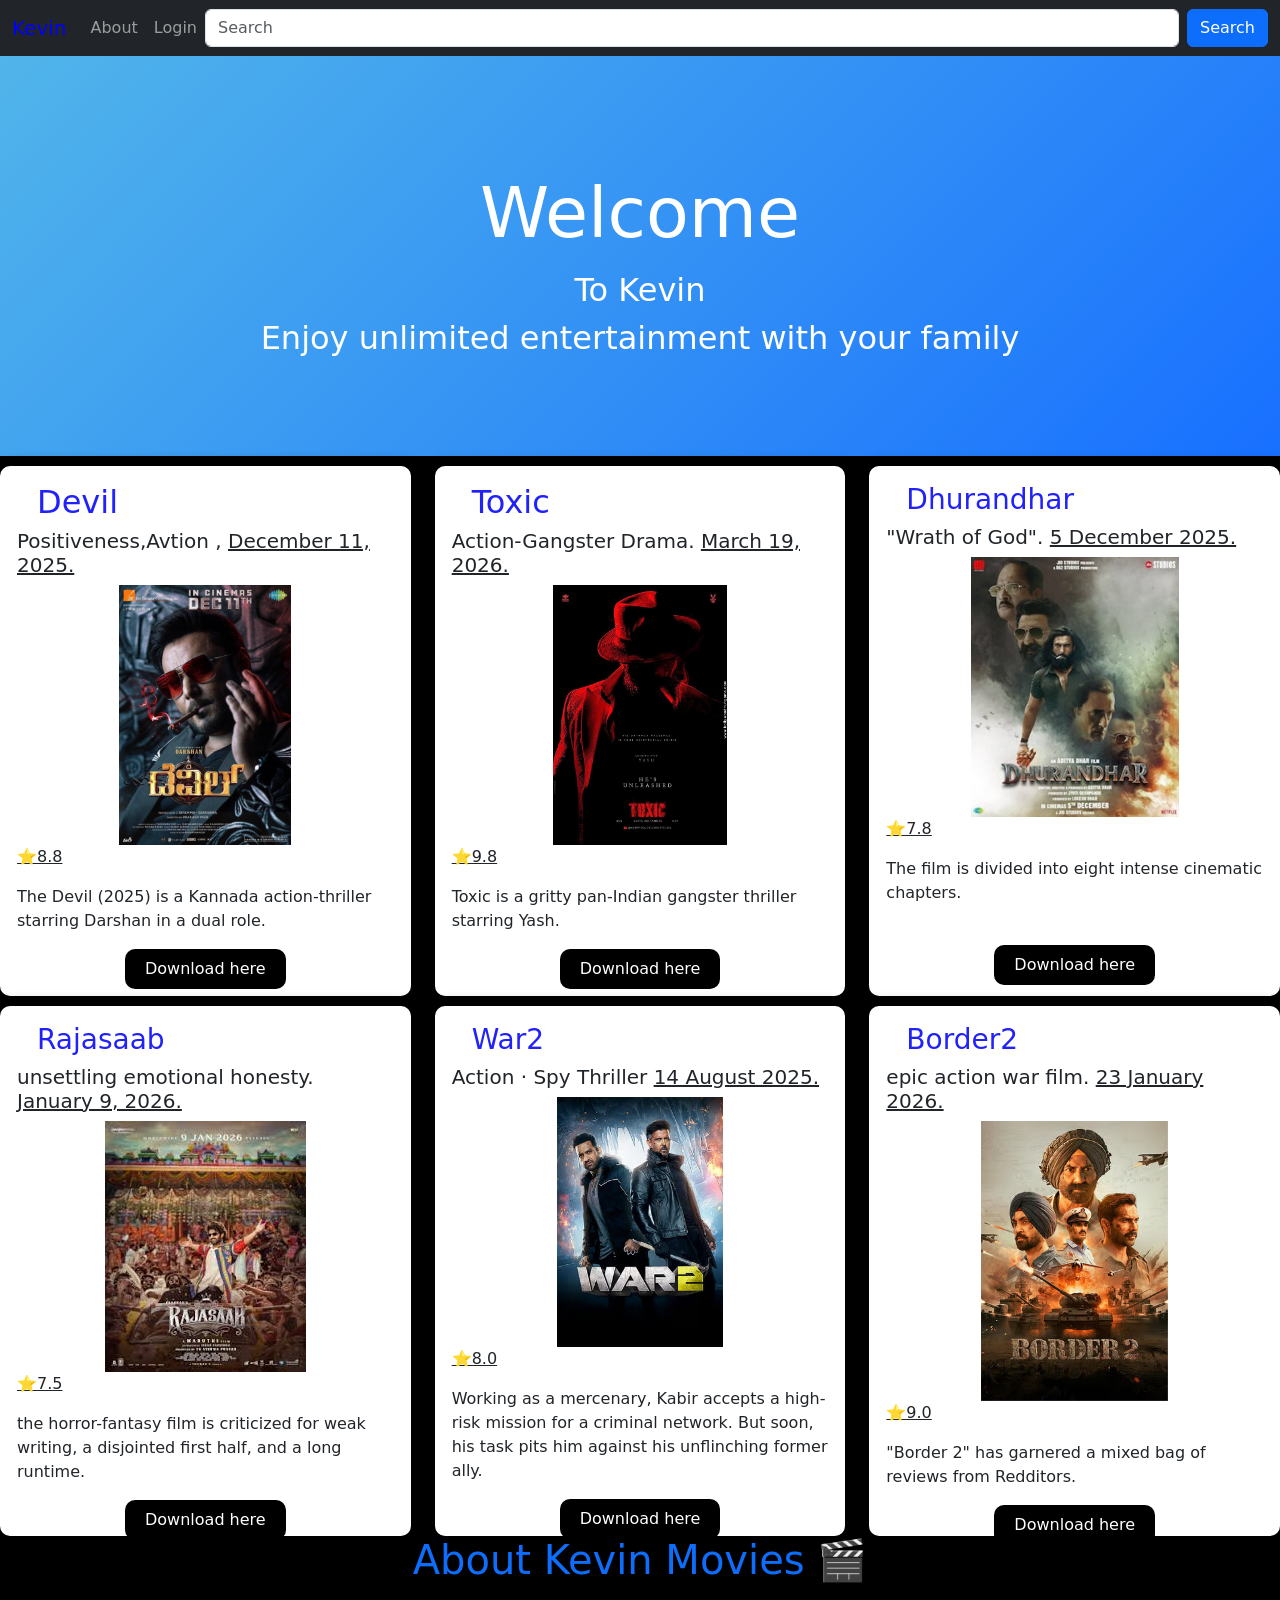
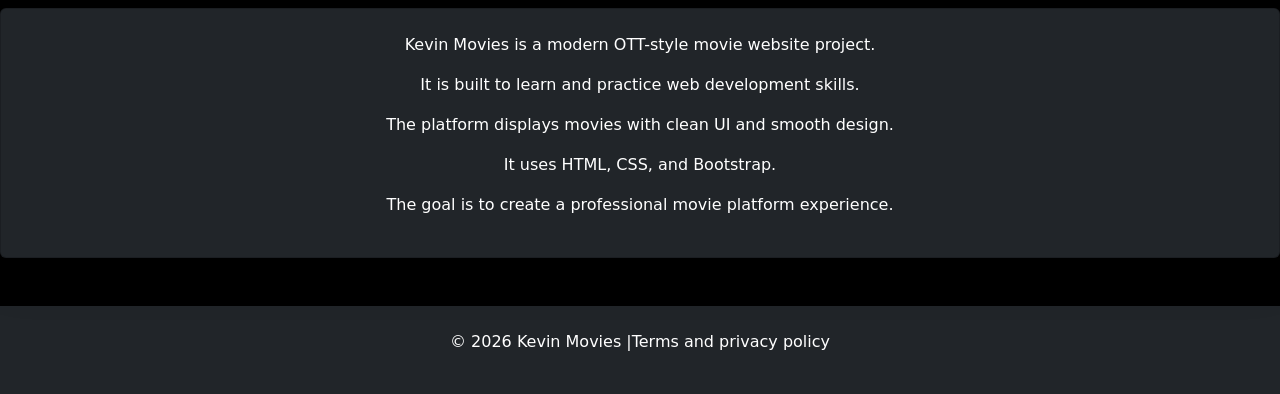
==== index.html @ 6da7df34 "Add files via upload" ====
<!DOCTYPE html>
<html lang="en">
<head>
    <meta charset="UTF-8">
    <meta name="viewport" content="width=device-width, initial-scale=1.0">
    <title> Kvin Movies</title>
    <link rel="stylesheet" href="app.css">

    <link href="https://cdn.jsdelivr.net/npm/bootstrap@5.3.3/dist/css/bootstrap.min.css" rel="stylesheet">

</head>

<body class="body">

<nav class="navbar navbar-expand-sm navbar-dark bg-dark">
    <div class="container-fluid">
        <a class="navbar-brand" style="color: blue;" href="#">Kevin</a>

        <button class="navbar-toggler" type="button" data-bs-toggle="collapse" data-bs-target="#mynavbar">
            <span class="navbar-toggler-icon"></span>
        </button>

        <div class="collapse navbar-collapse" id="mynavbar">
            <ul class="navbar-nav me-auto">
                <li class="nav-item">
                    <a class="nav-link" href="#about" >About</a>
                </li>
                <li class="nav-item">
                    <a class="nav-link" href="pr.html">Login </a> 
                </li>
                
            </ul>

                <input class="form-control me-2" type="text" placeholder="Search">
                <button class="btn btn-primary" type="button">Search</button>
           
        </div>
    </div>
</nav>
<div class="bot" >
    <center class="cat">
    <br>
    <label> Welcome </label><br>
   
   
</center>
<center>
<label> To Kevin</label><br>
<label> Enjoy unlimited entertainment with your family </label>
</center>
</div>
<table border="1"><div class="name"></div>
    <div class="row" >    
        <div class="col" >
            <div class="niki" style="height: 530px;">

    <div class="run"><b></b><h2>Devil</h2></div>
    <h5>Positiveness,Avtion , <u>December 11, 2025.</u></h5>
    <center><div> <img src="The_Devil_(2025_film).jpg" alt="Devil" height="260""></div></center>
   
<u><p>⭐8.8</p></u>
    <p> The Devil (2025) is a Kannada action-thriller starring Darshan in a dual role.</p>
   <center> <button class="do" onclick="alert('Download Successful')">Download here</button></center>

</div>
 </div>
<div class="col" ><div class="niki" style="height: 530px;">
    <div class="run"><h2>Toxic</h2></div>
    <h5>Action-Gangster Drama. <u>March 19, 2026.</u></h5>
    <center><div> <img src="Toxic.jpg" alt="Toxic" height="260px""></div></center>
    <u><p>⭐9.8</p></u>

    <p>Toxic is a gritty pan-Indian gangster thriller starring Yash.</p>
    <center><button class="do" onclick="alert('Download Successful')">Download here</button></center>

</div></div> 
<div class="col"><div class="niki" style="height: 530px;">
    <div class="run"><h3>Dhurandhar</h3></div>
    <h5>"Wrath of God".  <u>5 December 2025.</u></h5>
   <center> <div> <img src="Dhurandhar_poster.jpg" alt="Dhurandhar" height="260px">  </div></center>
 <u><p>⭐7.8</p></u>

   <p>The film is divided into eight intense cinematic chapters.</p><br>
    <center><button class="do" onclick="alert('Download Successful')">Download here</button></center>

</div></div>
</div> 
</div>
</div>
</div>
<div class="name"></div>
<div class="row">
    <div class="col"><div class="niki" style= "height: 530px;">
       <div class="run"> <h3>Rajasaab</h3></div>
        <h5> unsettling emotional honesty. <u> January 9, 2026.</u></h5>
       <center> <div> <img src="images (1).jpg" alt="rajasaab"> </div></center>

<u><p>⭐7.5</p></u>

       <p>the horror-fantasy film is criticized for weak writing, a disjointed first half, and a long runtime. </p>
            <center><button class="do" onclick="alert('Download Successful')">Download here</button></center>

   </div> </div>
    <div class="col"><div class="niki" style="height: 530px;">
 <div class="run"><h3>War2</h3></div>
 <h5>  Action · Spy Thriller <u> 14 August 2025.</u></h5>
 <center><div> <img src="war-2-et00446734-1755672564.avif" alt="War2" height="250px"></div></center>
<u><p>⭐8.0</p></u>

 <p>Working as a mercenary, Kabir accepts a high-risk mission for a criminal network. But soon, his task pits him against his unflinching former ally.</p>
           <center> <button class="do" onclick="alert('Download Successful')">Download here</button></center>
    
</div></div>
    <div class="col"><div class="niki" style="height: 530px;">
<div class="run"><h3>Border2</h3></div>
<h5> epic action war film. <u> 23 January 2026.</u></h5>
<center><div class="kan"> <img src="border-2-et00401449-1768546422.avif" alt="Border2" height="280px" ></div></center>
<u><p>⭐9.0</p></u>

<p>"Border 2" has garnered a mixed bag of reviews from Redditors.</p>
            <center><button class="do" onclick="alert('Download Successful')">Download here</button></center>
   
</div></div>
</div>
</div>
</table>
<div id="about"><center>
    <h1 class="text-primary mb-4">About Kevin Movies 🎬</h1>

    <div class="card bg-dark text-white p-4 shadow-lg">

        <p>Kevin Movies is a modern OTT-style movie website project.</p>
        <p>It is built to learn and practice web development skills.</p>
        <p>The platform displays movies with clean UI and smooth design.</p>
        <p>It uses HTML, CSS, and Bootstrap.</p>
        <p>The goal is to create a professional movie platform experience.</p>

    </div></center>
</div>


<div class="mt-5 p-4 bg-dark text-white text-center">
<p>© 2026 Kevin Movies |Terms and privacy policy</p>
</div>

<script src="https://cdn.jsdelivr.net/npm/bootstrap@5.3.3/dist/js/bootstrap.bundle.min.js"></script>

</body>
</html>
---- app.css ----
.body{
    background-color: black;
}
.bot{
    background: linear-gradient(135deg,#51b5ea, #1870ff);
   
    height: 400px;
    width: 100%;
    font-size:xx-large;
    color: white;
}
.cat{
    font-size:70px;
    color: white;
}
.do{
    background-color: black;
    color: white;
    border-radius: 10px;
    padding: 8px 20px;
border: none;
transition: 0.3s;
}
.do:hover{
    background-color: #0d6efd;
    transform: scale(1.05);
box-shadow: 0 0 10px #0d6efd;
}


.niki{
    background-color: rgb(255, 255, 255);
   border-radius: 10px;
   box-shadow: 0px 2px 15px rgb(0, 0, 0);
   border: 2px solid rgb(255, 255, 255);
   height: 530px;
   padding: 15px;
   transition: 0.3s;
}
.niki:hover{
    transform: translateY(-10px) scale(1.02);
    box-shadow: 0 0 25px rgba(0, 174, 255, 0.6);
}


.name{
    margin-bottom: 10px;
}
.run{
    margin-left: 20px;
    color: rgb(33, 33, 250);
}
.kan{
    border-color:2PX solid black;
}
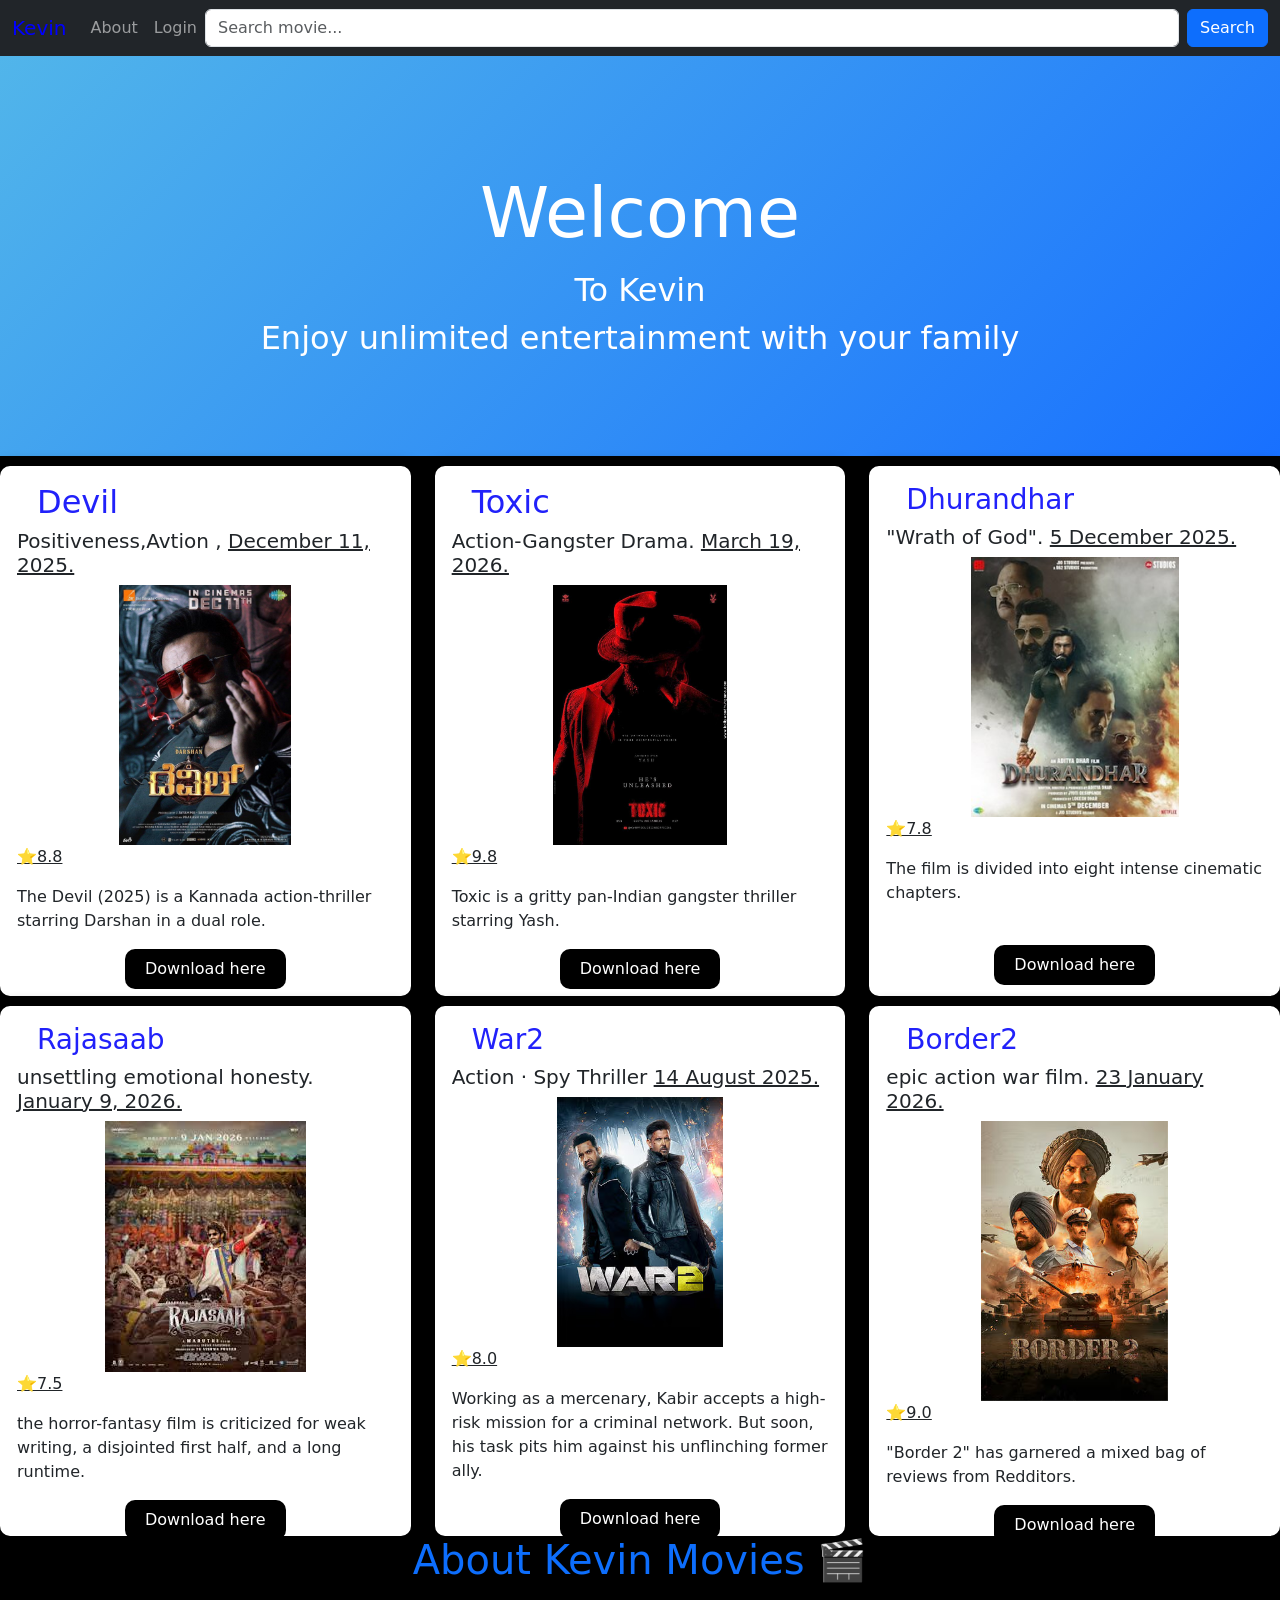
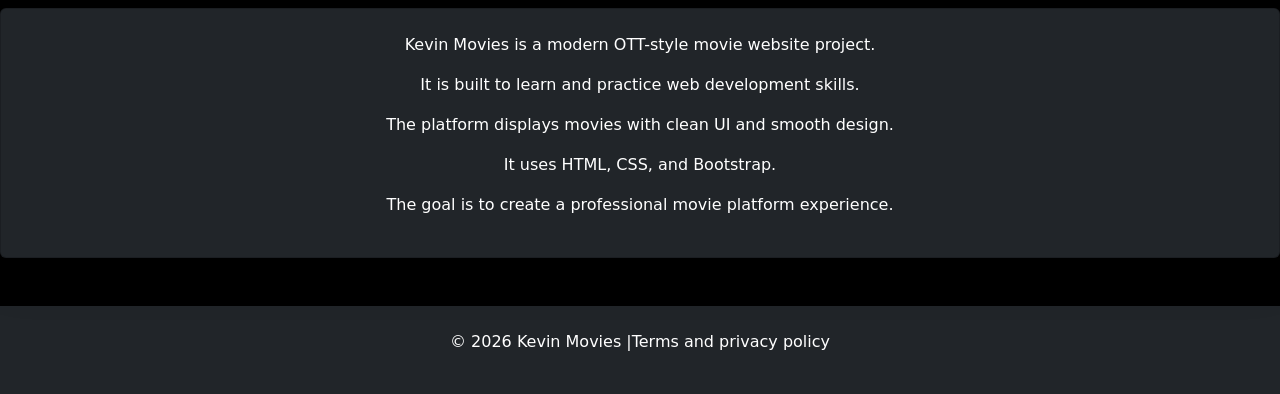
==== commit 0979102e: "updated home layout" ====
--- a/index.html
+++ b/index.html
@@ -1,5 +1,6 @@
 <!DOCTYPE html>
 <html lang="en">
+
 <head>
     <meta charset="UTF-8">
     <meta name="viewport" content="width=device-width, initial-scale=1.0">
@@ -12,138 +13,1018 @@
 
 <body class="body">
 
-<nav class="navbar navbar-expand-sm navbar-dark bg-dark">
-    <div class="container-fluid">
-        <a class="navbar-brand" style="color: blue;" href="#">Kevin</a>
-
-        <button class="navbar-toggler" type="button" data-bs-toggle="collapse" data-bs-target="#mynavbar">
+    <nav class="navbar navbar-expand-sm navbar-dark bg-dark">
+        <div class="container-fluid">
+            <a class="navbar-brand" style="color: blue;" href="#">Kevin</a>
+
+            <button class="navbar-toggler" type="button" data-bs-toggle="collapse" data-bs-target="#mynavbar">
             <span class="navbar-toggler-icon"></span>
         </button>
 
-        <div class="collapse navbar-collapse" id="mynavbar">
-            <ul class="navbar-nav me-auto">
-                <li class="nav-item">
-                    <a class="nav-link" href="#about" >About</a>
-                </li>
-                <li class="nav-item">
-                    <a class="nav-link" href="pr.html">Login </a> 
-                </li>
-                
-            </ul>
-
-                <input class="form-control me-2" type="text" placeholder="Search">
-                <button class="btn btn-primary" type="button">Search</button>
-           
+            <div class="collapse navbar-collapse" id="mynavbar">
+                <ul class="navbar-nav me-auto">
+                    <li class="nav-item">
+                        <a class="nav-link" href="#about">About</a>
+                    </li>
+                    <li class="nav-item">
+                        <a class="nav-link" href="pr.html">Login </a>
+                    </li>
+
+                </ul>
+
+                <input class="form-control me-2" type="text" id="searchBox" placeholder="Search movie...">
+
+                <button class="btn btn-primary" type="button" onclick="searchMovie()">Search</button>
+
+
+            </div>
         </div>
+    </nav>
+    <div class="bot">
+        <center class="cat">
+            <br>
+            <label> Welcome </label><br>
+
+
+        </center>
+        <center>
+            <label> To Kevin</label><br>
+            <label> Enjoy unlimited entertainment with your family </label>
+        </center>
     </div>
-</nav>
-<div class="bot" >
-    <center class="cat">
-    <br>
-    <label> Welcome </label><br>
-   
-   
-</center>
-<center>
-<label> To Kevin</label><br>
-<label> Enjoy unlimited entertainment with your family </label>
-</center>
-</div>
-<table border="1"><div class="name"></div>
-    <div class="row" >    
-        <div class="col" >
-            <div class="niki" style="height: 530px;">
-
-    <div class="run"><b></b><h2>Devil</h2></div>
-    <h5>Positiveness,Avtion , <u>December 11, 2025.</u></h5>
-    <center><div> <img src="The_Devil_(2025_film).jpg" alt="Devil" height="260""></div></center>
+    <table border="1">
+        <div class="name"></div>
+        <div class="row">
+            <div class="col">
+                <div class="niki" id="Devil" style="height: 530px;">
+
+                    <div class="run"><b></b>
+                        <h2>Devil</h2>
+                    </div>
+                    <h5>Positiveness,Avtion , <u>December 11, 2025.</u></h5>
+                    <center>
+                        <div> <img src="The_Devil_(2025_film).jpg" alt="Devil" height="260" "></div></center>
    
 <u><p>⭐8.8</p></u>
     <p> The Devil (2025) is a Kannada action-thriller starring Darshan in a dual role.</p>
-   <center> <button class="do" onclick="alert('Download Successful')">Download here</button></center>
+   <center> <button class="do " onclick="alert( 'Download Successful') ">Download here</button></center>
 
 </div>
  </div>
-<div class="col" ><div class="niki" style="height: 530px;">
-    <div class="run"><h2>Toxic</h2></div>
+<div class="col " ><div class="niki " id="Toxic " style="height: 530px; ">
+    <div class="run "><h2>Toxic</h2></div>
     <h5>Action-Gangster Drama. <u>March 19, 2026.</u></h5>
-    <center><div> <img src="Toxic.jpg" alt="Toxic" height="260px""></div></center>
-    <u><p>⭐9.8</p></u>
-
-    <p>Toxic is a gritty pan-Indian gangster thriller starring Yash.</p>
-    <center><button class="do" onclick="alert('Download Successful')">Download here</button></center>
-
-</div></div> 
-<div class="col"><div class="niki" style="height: 530px;">
-    <div class="run"><h3>Dhurandhar</h3></div>
-    <h5>"Wrath of God".  <u>5 December 2025.</u></h5>
-   <center> <div> <img src="Dhurandhar_poster.jpg" alt="Dhurandhar" height="260px">  </div></center>
- <u><p>⭐7.8</p></u>
-
-   <p>The film is divided into eight intense cinematic chapters.</p><br>
-    <center><button class="do" onclick="alert('Download Successful')">Download here</button></center>
-
-</div></div>
-</div> 
-</div>
-</div>
-</div>
-<div class="name"></div>
-<div class="row">
-    <div class="col"><div class="niki" style= "height: 530px;">
-       <div class="run"> <h3>Rajasaab</h3></div>
-        <h5> unsettling emotional honesty. <u> January 9, 2026.</u></h5>
-       <center> <div> <img src="images (1).jpg" alt="rajasaab"> </div></center>
-
-<u><p>⭐7.5</p></u>
-
-       <p>the horror-fantasy film is criticized for weak writing, a disjointed first half, and a long runtime. </p>
-            <center><button class="do" onclick="alert('Download Successful')">Download here</button></center>
-
-   </div> </div>
-    <div class="col"><div class="niki" style="height: 530px;">
- <div class="run"><h3>War2</h3></div>
- <h5>  Action · Spy Thriller <u> 14 August 2025.</u></h5>
- <center><div> <img src="war-2-et00446734-1755672564.avif" alt="War2" height="250px"></div></center>
-<u><p>⭐8.0</p></u>
-
- <p>Working as a mercenary, Kabir accepts a high-risk mission for a criminal network. But soon, his task pits him against his unflinching former ally.</p>
-           <center> <button class="do" onclick="alert('Download Successful')">Download here</button></center>
-    
-</div></div>
-    <div class="col"><div class="niki" style="height: 530px;">
-<div class="run"><h3>Border2</h3></div>
-<h5> epic action war film. <u> 23 January 2026.</u></h5>
-<center><div class="kan"> <img src="border-2-et00401449-1768546422.avif" alt="Border2" height="280px" ></div></center>
-<u><p>⭐9.0</p></u>
-
-<p>"Border 2" has garnered a mixed bag of reviews from Redditors.</p>
-            <center><button class="do" onclick="alert('Download Successful')">Download here</button></center>
-   
-</div></div>
-</div>
-</div>
-</table>
-<div id="about"><center>
-    <h1 class="text-primary mb-4">About Kevin Movies 🎬</h1>
-
-    <div class="card bg-dark text-white p-4 shadow-lg">
-
-        <p>Kevin Movies is a modern OTT-style movie website project.</p>
-        <p>It is built to learn and practice web development skills.</p>
-        <p>The platform displays movies with clean UI and smooth design.</p>
-        <p>It uses HTML, CSS, and Bootstrap.</p>
-        <p>The goal is to create a professional movie platform experience.</p>
-
-    </div></center>
-</div>
-
-
-<div class="mt-5 p-4 bg-dark text-white text-center">
-<p>© 2026 Kevin Movies |Terms and privacy policy</p>
-</div>
-
-<script src="https://cdn.jsdelivr.net/npm/bootstrap@5.3.3/dist/js/bootstrap.bundle.min.js"></script>
-
+    <center><div> <img src="Toxic.jpg " alt="Toxic " height="260px ""></div>
+                    </center>
+                    <u><p>⭐9.8</p></u>
+
+                    <p>Toxic is a gritty pan-Indian gangster thriller starring Yash.</p>
+                    <center><button class="do" onclick="alert('Download Successful')">Download here</button></center>
+
+                </div>
+            </div>
+            <div class="col">
+                <div class="niki" id="Dhurandhar" style="height: 530px;">
+                    <div class="run">
+                        <h3>Dhurandhar</h3>
+                    </div>
+                    <h5>"Wrath of God". <u>5 December 2025.</u></h5>
+                    <center>
+                        <div> <img src="Dhurandhar_poster.jpg" alt="Dhurandhar" height="260px"> </div>
+                    </center>
+                    <u><p>⭐7.8</p></u>
+
+                    <p>The film is divided into eight intense cinematic chapters.</p><br>
+                    <center><button class="do" onclick="alert('Download Successful')">Download here</button></center>
+
+                </div>
+            </div>
+        </div>
+        </div>
+        </div>
+        </div>
+        <div class="name"></div>
+        <div class="row">
+            <div class="col">
+                <div class="niki" id="Rajasaab" style="height: 530px;">
+                    <div class="run">
+                        <h3>Rajasaab</h3>
+                    </div>
+                    <h5> unsettling emotional honesty. <u> January 9, 2026.</u></h5>
+                    <center>
+                        <div> <img src="images (1).jpg" alt="rajasaab"> </div>
+                    </center>
+
+                    <u><p>⭐7.5</p></u>
+
+                    <p>the horror-fantasy film is criticized for weak writing, a disjointed first half, and a long runtime. </p>
+                    <center><button class="do" onclick="alert('Download Successful')">Download here</button></center>
+
+                </div>
+            </div>
+            <div class="col">
+                <div class="niki" id="War2" style="height: 530px;">
+                    <div class="run">
+                        <h3>War2</h3>
+                    </div>
+                    <h5> Action · Spy Thriller <u> 14 August 2025.</u></h5>
+                    <center>
+                        <div> <img src="war-2-et00446734-1755672564.avif" alt="War2" height="250px"></div>
+                    </center>
+                    <u><p>⭐8.0</p></u>
+
+                    <p>Working as a mercenary, Kabir accepts a high-risk mission for a criminal network. But soon, his task pits him against his unflinching former ally.</p>
+                    <center> <button class="do" onclick="alert('Download Successful')">Download here</button></center>
+
+                </div>
+            </div>
+            <div class="col">
+                <div class="niki" id="Border2" style="height: 530px;">
+                    <div class="run">
+                        <h3>Border2</h3>
+                    </div>
+                    <h5> epic action war film. <u> 23 January 2026.</u></h5>
+                    <center>
+                        <div class="kan"> <img src="border-2-et00401449-1768546422.avif" alt="Border2" height="280px"></div>
+                    </center>
+                    <u><p>⭐9.0</p></u>
+
+                    <p>"Border 2" has garnered a mixed bag of reviews from Redditors.</p>
+                    <center><button class="do" onclick="alert('Download Successful')">Download here</button></center>
+
+                </div>
+            </div>
+        </div>
+        </div>
+    </table>
+    <div id="about">
+        <center>
+            <h1 class="text-primary mb-4">About Kevin Movies 🎬</h1>
+
+            <div class="card bg-dark text-white p-4 shadow-lg">
+
+                <p>Kevin Movies is a modern OTT-style movie website project.</p>
+                <p>It is built to learn and practice web development skills.</p>
+                <p>The platform displays movies with clean UI and smooth design.</p>
+                <p>It uses HTML, CSS, and Bootstrap.</p>
+                <p>The goal is to create a professional movie platform experience.</p>
+
+            </div>
+        </center>
+    </div>
+
+
+    <div class="mt-5 p-4 bg-dark text-white text-center">
+        <p>© 2026 Kevin Movies |Terms and privacy policy</p>
+    </div>
+
+    <script src="https://cdn.jsdelivr.net/npm/bootstrap@5.3.3/dist/js/bootstrap.bundle.min.js"></script>
+    <script>
+        function searchMovie() {
+
+            let movie = document.getElementById("searchBox").value.trim().toLowerCase();
+
+            const movies = {
+                "devil": "Devil",
+                "toxic": "Toxic",
+                "dhurandhar": "Dhurandhar",
+                "rajasaab": "Rajasaab",
+                "raja saab": "Rajasaab",
+                "war2": "War2",
+                "war 2": "War2",
+                "border2": "Border2",
+                "border 2": "Border2"
+            };
+
+            if (movies[movie]) {
+
+                const element = document.getElementById(movies[movie]);
+
+                element.scrollIntoView({
+                    behavior: "smooth",
+                    block: "center"
+                });
+
+                element.style.border = "4px solid yellow";
+
+                setTimeout(() => {
+                    element.style.border = "";
+                }, 2000);
+
+            } else {
+
+                alert("Movie not found!");
+
+            }
+        }
+
+        function searchMovie() {
+
+            let movie = document.getElementById("searchBox").value.trim().toLowerCase();
+
+            const movies = {
+                "devil": "Devil",
+                "toxic": "Toxic",
+                "dhurandhar": "Dhurandhar",
+                "rajasaab": "Rajasaab",
+                "raja saab": "Rajasaab",
+                "war2": "War2",
+                "war 2": "War2",
+                "border2": "Border2",
+                "border 2": "Border2"
+            };
+
+            if (movies[movie]) {
+
+                const element = document.getElementById(movies[movie]);
+
+                element.scrollIntoView({
+                    behavior: "smooth",
+                    block: "center"
+                });
+
+                element.style.border = "4px solid yellow";
+
+                setTimeout(() => {
+                    element.style.border = "";
+                }, 2000);
+
+            } else {
+
+                alert("Movie not found!");
+
+            }
+        }
+
+        function searchMovie() {
+
+            let movie = document.getElementById("searchBox").value.trim().toLowerCase();
+
+            const movies = {
+                "devil": "Devil",
+                "toxic": "Toxic",
+                "dhurandhar": "Dhurandhar",
+                "rajasaab": "Rajasaab",
+                "raja saab": "Rajasaab",
+                "war2": "War2",
+                "war 2": "War2",
+                "border2": "Border2",
+                "border 2": "Border2"
+            };
+
+            if (movies[movie]) {
+
+                const element = document.getElementById(movies[movie]);
+
+                element.scrollIntoView({
+                    behavior: "smooth",
+                    block: "center"
+                });
+
+                element.style.border = "4px solid yellow";
+
+                setTimeout(() => {
+                    element.style.border = "";
+                }, 2000);
+
+            } else {
+
+                alert("Movie not found!");
+
+            }
+        }
+
+        function searchMovie() {
+
+            let movie = document.getElementById("searchBox").value.trim().toLowerCase();
+
+            const movies = {
+                "devil": "Devil",
+                "toxic": "Toxic",
+                "dhurandhar": "Dhurandhar",
+                "rajasaab": "Rajasaab",
+                "raja saab": "Rajasaab",
+                "war2": "War2",
+                "war 2": "War2",
+                "border2": "Border2",
+                "border 2": "Border2"
+            };
+
+            if (movies[movie]) {
+
+                const element = document.getElementById(movies[movie]);
+
+                element.scrollIntoView({
+                    behavior: "smooth",
+                    block: "center"
+                });
+
+                element.style.border = "4px solid yellow";
+
+                setTimeout(() => {
+                    element.style.border = "";
+                }, 2000);
+
+            } else {
+
+                alert("Movie not found!");
+
+            }
+        }
+
+        function searchMovie() {
+
+            let movie = document.getElementById("searchBox").value.trim().toLowerCase();
+
+            const movies = {
+                "devil": "Devil",
+                "toxic": "Toxic",
+                "dhurandhar": "Dhurandhar",
+                "rajasaab": "Rajasaab",
+                "raja saab": "Rajasaab",
+                "war2": "War2",
+                "war 2": "War2",
+                "border2": "Border2",
+                "border 2": "Border2"
+            };
+
+            if (movies[movie]) {
+
+                const element = document.getElementById(movies[movie]);
+
+                element.scrollIntoView({
+                    behavior: "smooth",
+                    block: "center"
+                });
+
+                element.style.border = "4px solid yellow";
+
+                setTimeout(() => {
+                    element.style.border = "";
+                }, 2000);
+
+            } else {
+
+                alert("Movie not found!");
+
+            }
+        }
+
+        function searchMovie() {
+
+            let movie = document.getElementById("searchBox").value.trim().toLowerCase();
+
+            const movies = {
+                "devil": "Devil",
+                "toxic": "Toxic",
+                "dhurandhar": "Dhurandhar",
+                "rajasaab": "Rajasaab",
+                "raja saab": "Rajasaab",
+                "war2": "War2",
+                "war 2": "War2",
+                "border2": "Border2",
+                "border 2": "Border2"
+            };
+
+            if (movies[movie]) {
+
+                const element = document.getElementById(movies[movie]);
+
+                element.scrollIntoView({
+                    behavior: "smooth",
+                    block: "center"
+                });
+
+                element.style.border = "4px solid yellow";
+
+                setTimeout(() => {
+                    element.style.border = "";
+                }, 2000);
+
+            } else {
+
+                alert("Movie not found!");
+
+            }
+        }
+
+        function searchMovie() {
+
+            let movie = document.getElementById("searchBox").value.trim().toLowerCase();
+
+            const movies = {
+                "devil": "Devil",
+                "toxic": "Toxic",
+                "dhurandhar": "Dhurandhar",
+                "rajasaab": "Rajasaab",
+                "raja saab": "Rajasaab",
+                "war2": "War2",
+                "war 2": "War2",
+                "border2": "Border2",
+                "border 2": "Border2"
+            };
+
+            if (movies[movie]) {
+
+                const element = document.getElementById(movies[movie]);
+
+                element.scrollIntoView({
+                    behavior: "smooth",
+                    block: "center"
+                });
+
+                element.style.border = "4px solid yellow";
+
+                setTimeout(() => {
+                    element.style.border = "";
+                }, 2000);
+
+            } else {
+
+                alert("Movie not found!");
+
+            }
+        }
+
+        function searchMovie() {
+
+            let movie = document.getElementById("searchBox").value.trim().toLowerCase();
+
+            const movies = {
+                "devil": "Devil",
+                "toxic": "Toxic",
+                "dhurandhar": "Dhurandhar",
+                "rajasaab": "Rajasaab",
+                "raja saab": "Rajasaab",
+                "war2": "War2",
+                "war 2": "War2",
+                "border2": "Border2",
+                "border 2": "Border2"
+            };
+
+            if (movies[movie]) {
+
+                const element = document.getElementById(movies[movie]);
+
+                element.scrollIntoView({
+                    behavior: "smooth",
+                    block: "center"
+                });
+
+                element.style.border = "4px solid yellow";
+
+                setTimeout(() => {
+                    element.style.border = "";
+                }, 2000);
+
+            } else {
+
+                alert("Movie not found!");
+
+            }
+        }
+
+        function searchMovie() {
+
+            let movie = document.getElementById("searchBox").value.trim().toLowerCase();
+
+            const movies = {
+                "devil": "Devil",
+                "toxic": "Toxic",
+                "dhurandhar": "Dhurandhar",
+                "rajasaab": "Rajasaab",
+                "raja saab": "Rajasaab",
+                "war2": "War2",
+                "war 2": "War2",
+                "border2": "Border2",
+                "border 2": "Border2"
+            };
+
+            if (movies[movie]) {
+
+                const element = document.getElementById(movies[movie]);
+
+                element.scrollIntoView({
+                    behavior: "smooth",
+                    block: "center"
+                });
+
+                element.style.border = "4px solid yellow";
+
+                setTimeout(() => {
+                    element.style.border = "";
+                }, 2000);
+
+            } else {
+
+                alert("Movie not found!");
+
+            }
+        }
+
+        function searchMovie() {
+
+            let movie = document.getElementById("searchBox").value.trim().toLowerCase();
+
+            const movies = {
+                "devil": "Devil",
+                "toxic": "Toxic",
+                "dhurandhar": "Dhurandhar",
+                "rajasaab": "Rajasaab",
+                "raja saab": "Rajasaab",
+                "war2": "War2",
+                "war 2": "War2",
+                "border2": "Border2",
+                "border 2": "Border2"
+            };
+
+            if (movies[movie]) {
+
+                const element = document.getElementById(movies[movie]);
+
+                element.scrollIntoView({
+                    behavior: "smooth",
+                    block: "center"
+                });
+
+                element.style.border = "4px solid yellow";
+
+                setTimeout(() => {
+                    element.style.border = "";
+                }, 2000);
+
+            } else {
+
+                alert("Movie not found!");
+
+            }
+        }
+
+        function searchMovie() {
+
+            let movie = document.getElementById("searchBox").value.trim().toLowerCase();
+
+            const movies = {
+                "devil": "Devil",
+                "toxic": "Toxic",
+                "dhurandhar": "Dhurandhar",
+                "rajasaab": "Rajasaab",
+                "raja saab": "Rajasaab",
+                "war2": "War2",
+                "war 2": "War2",
+                "border2": "Border2",
+                "border 2": "Border2"
+            };
+
+            if (movies[movie]) {
+
+                const element = document.getElementById(movies[movie]);
+
+                element.scrollIntoView({
+                    behavior: "smooth",
+                    block: "center"
+                });
+
+                element.style.border = "4px solid yellow";
+
+                setTimeout(() => {
+                    element.style.border = "";
+                }, 2000);
+
+            } else {
+
+                alert("Movie not found!");
+
+            }
+        }
+
+        function searchMovie() {
+
+            let movie = document.getElementById("searchBox").value.trim().toLowerCase();
+
+            const movies = {
+                "devil": "Devil",
+                "toxic": "Toxic",
+                "dhurandhar": "Dhurandhar",
+                "rajasaab": "Rajasaab",
+                "raja saab": "Rajasaab",
+                "war2": "War2",
+                "war 2": "War2",
+                "border2": "Border2",
+                "border 2": "Border2"
+            };
+
+            if (movies[movie]) {
+
+                const element = document.getElementById(movies[movie]);
+
+                element.scrollIntoView({
+                    behavior: "smooth",
+                    block: "center"
+                });
+
+                element.style.border = "4px solid yellow";
+
+                setTimeout(() => {
+                    element.style.border = "";
+                }, 2000);
+
+            } else {
+
+                alert("Movie not found!");
+
+            }
+        }
+
+        function searchMovie() {
+
+            let movie = document.getElementById("searchBox").value.trim().toLowerCase();
+
+            const movies = {
+                "devil": "Devil",
+                "toxic": "Toxic",
+                "dhurandhar": "Dhurandhar",
+                "rajasaab": "Rajasaab",
+                "raja saab": "Rajasaab",
+                "war2": "War2",
+                "war 2": "War2",
+                "border2": "Border2",
+                "border 2": "Border2"
+            };
+
+            if (movies[movie]) {
+
+                const element = document.getElementById(movies[movie]);
+
+                element.scrollIntoView({
+                    behavior: "smooth",
+                    block: "center"
+                });
+
+                element.style.border = "4px solid yellow";
+
+                setTimeout(() => {
+                    element.style.border = "";
+                }, 2000);
+
+            } else {
+
+                alert("Movie not found!");
+
+            }
+        }
+
+        function searchMovie() {
+
+            let movie = document.getElementById("searchBox").value.trim().toLowerCase();
+
+            const movies = {
+                "devil": "Devil",
+                "toxic": "Toxic",
+                "dhurandhar": "Dhurandhar",
+                "rajasaab": "Rajasaab",
+                "raja saab": "Rajasaab",
+                "war2": "War2",
+                "war 2": "War2",
+                "border2": "Border2",
+                "border 2": "Border2"
+            };
+
+            if (movies[movie]) {
+
+                const element = document.getElementById(movies[movie]);
+
+                element.scrollIntoView({
+                    behavior: "smooth",
+                    block: "center"
+                });
+
+                element.style.border = "4px solid yellow";
+
+                setTimeout(() => {
+                    element.style.border = "";
+                }, 2000);
+
+            } else {
+
+                alert("Movie not found!");
+
+            }
+        }
+
+        function searchMovie() {
+
+            let movie = document.getElementById("searchBox").value.trim().toLowerCase();
+
+            const movies = {
+                "devil": "Devil",
+                "toxic": "Toxic",
+                "dhurandhar": "Dhurandhar",
+                "rajasaab": "Rajasaab",
+                "raja saab": "Rajasaab",
+                "war2": "War2",
+                "war 2": "War2",
+                "border2": "Border2",
+                "border 2": "Border2"
+            };
+
+            if (movies[movie]) {
+
+                const element = document.getElementById(movies[movie]);
+
+                element.scrollIntoView({
+                    behavior: "smooth",
+                    block: "center"
+                });
+
+                element.style.border = "4px solid yellow";
+
+                setTimeout(() => {
+                    element.style.border = "";
+                }, 2000);
+
+            } else {
+
+                alert("Movie not found!");
+
+            }
+        }
+
+        function searchMovie() {
+
+            let movie = document.getElementById("searchBox").value.trim().toLowerCase();
+
+            const movies = {
+                "devil": "Devil",
+                "toxic": "Toxic",
+                "dhurandhar": "Dhurandhar",
+                "rajasaab": "Rajasaab",
+                "raja saab": "Rajasaab",
+                "war2": "War2",
+                "war 2": "War2",
+                "border2": "Border2",
+                "border 2": "Border2"
+            };
+
+            if (movies[movie]) {
+
+                const element = document.getElementById(movies[movie]);
+
+                element.scrollIntoView({
+                    behavior: "smooth",
+                    block: "center"
+                });
+
+                element.style.border = "4px solid yellow";
+
+                setTimeout(() => {
+                    element.style.border = "";
+                }, 2000);
+
+            } else {
+
+                alert("Movie not found!");
+
+            }
+        }
+
+        function searchMovie() {
+
+            let movie = document.getElementById("searchBox").value.trim().toLowerCase();
+
+            const movies = {
+                "devil": "Devil",
+                "toxic": "Toxic",
+                "dhurandhar": "Dhurandhar",
+                "rajasaab": "Rajasaab",
+                "raja saab": "Rajasaab",
+                "war2": "War2",
+                "war 2": "War2",
+                "border2": "Border2",
+                "border 2": "Border2"
+            };
+
+            if (movies[movie]) {
+
+                const element = document.getElementById(movies[movie]);
+
+                element.scrollIntoView({
+                    behavior: "smooth",
+                    block: "center"
+                });
+
+                element.style.border = "4px solid yellow";
+
+                setTimeout(() => {
+                    element.style.border = "";
+                }, 2000);
+
+            } else {
+
+                alert("Movie not found!");
+
+            }
+        }
+
+        function searchMovie() {
+
+            let movie = document.getElementById("searchBox").value.trim().toLowerCase();
+
+            const movies = {
+                "devil": "Devil",
+                "toxic": "Toxic",
+                "dhurandhar": "Dhurandhar",
+                "rajasaab": "Rajasaab",
+                "raja saab": "Rajasaab",
+                "war2": "War2",
+                "war 2": "War2",
+                "border2": "Border2",
+                "border 2": "Border2"
+            };
+
+            if (movies[movie]) {
+
+                const element = document.getElementById(movies[movie]);
+
+                element.scrollIntoView({
+                    behavior: "smooth",
+                    block: "center"
+                });
+
+                element.style.border = "4px solid yellow";
+
+                setTimeout(() => {
+                    element.style.border = "";
+                }, 2000);
+
+            } else {
+
+                alert("Movie not found!");
+
+            }
+        }
+
+        function searchMovie() {
+
+            let movie = document.getElementById("searchBox").value.trim().toLowerCase();
+
+            const movies = {
+                "devil": "Devil",
+                "toxic": "Toxic",
+                "dhurandhar": "Dhurandhar",
+                "rajasaab": "Rajasaab",
+                "raja saab": "Rajasaab",
+                "war2": "War2",
+                "war 2": "War2",
+                "border2": "Border2",
+                "border 2": "Border2"
+            };
+
+            if (movies[movie]) {
+
+                const element = document.getElementById(movies[movie]);
+
+                element.scrollIntoView({
+                    behavior: "smooth",
+                    block: "center"
+                });
+
+                element.style.border = "4px solid yellow";
+
+                setTimeout(() => {
+                    element.style.border = "";
+                }, 2000);
+
+            } else {
+
+                alert("Movie not found!");
+
+            }
+        }
+
+        function searchMovie() {
+
+            let movie = document.getElementById("searchBox").value.trim().toLowerCase();
+
+            const movies = {
+                "devil": "Devil",
+                "toxic": "Toxic",
+                "dhurandhar": "Dhurandhar",
+                "rajasaab": "Rajasaab",
+                "raja saab": "Rajasaab",
+                "war2": "War2",
+                "war 2": "War2",
+                "border2": "Border2",
+                "border 2": "Border2"
+            };
+
+            if (movies[movie]) {
+
+                const element = document.getElementById(movies[movie]);
+
+                element.scrollIntoView({
+                    behavior: "smooth",
+                    block: "center"
+                });
+
+                element.style.border = "4px solid yellow";
+
+                setTimeout(() => {
+                    element.style.border = "";
+                }, 2000);
+
+            } else {
+
+                alert("Movie not found!");
+
+            }
+        }
+
+        function searchMovie() {
+
+            let movie = document.getElementById("searchBox").value.trim().toLowerCase();
+
+            const movies = {
+                "devil": "Devil",
+                "toxic": "Toxic",
+                "dhurandhar": "Dhurandhar",
+                "rajasaab": "Rajasaab",
+                "raja saab": "Rajasaab",
+                "war2": "War2",
+                "war 2": "War2",
+                "border2": "Border2",
+                "border 2": "Border2"
+            };
+
+            if (movies[movie]) {
+
+                const element = document.getElementById(movies[movie]);
+
+                element.scrollIntoView({
+                    behavior: "smooth",
+                    block: "center"
+                });
+
+                element.style.border = "4px solid yellow";
+
+                setTimeout(() => {
+                    element.style.border = "";
+                }, 2000);
+
+            } else {
+
+                alert("Movie not found!");
+
+            }
+        }
+
+        function searchMovie() {
+
+            let movie = document.getElementById("searchBox").value.trim().toLowerCase();
+
+            const movies = {
+                "devil": "Devil",
+                "toxic": "Toxic",
+                "dhurandhar": "Dhurandhar",
+                "rajasaab": "Rajasaab",
+                "raja saab": "Rajasaab",
+                "war2": "War2",
+                "war 2": "War2",
+                "border2": "Border2",
+                "border 2": "Border2"
+            };
+
+            if (movies[movie]) {
+
+                const element = document.getElementById(movies[movie]);
+
+                element.scrollIntoView({
+                    behavior: "smooth",
+                    block: "center"
+                });
+
+                element.style.border = "4px solid yellow";
+
+                setTimeout(() => {
+                    element.style.border = "";
+                }, 2000);
+
+            } else {
+
+                alert("Movie not found!");
+
+            }
+        }
+
+
+        document.getElementById("searchBox").addEventListener("keypress", function(event) {
+
+            if (event.key === "Enter") {
+                searchMovie();
+            }
+
+        });
+    </script>
 </body>
+
 </html>
